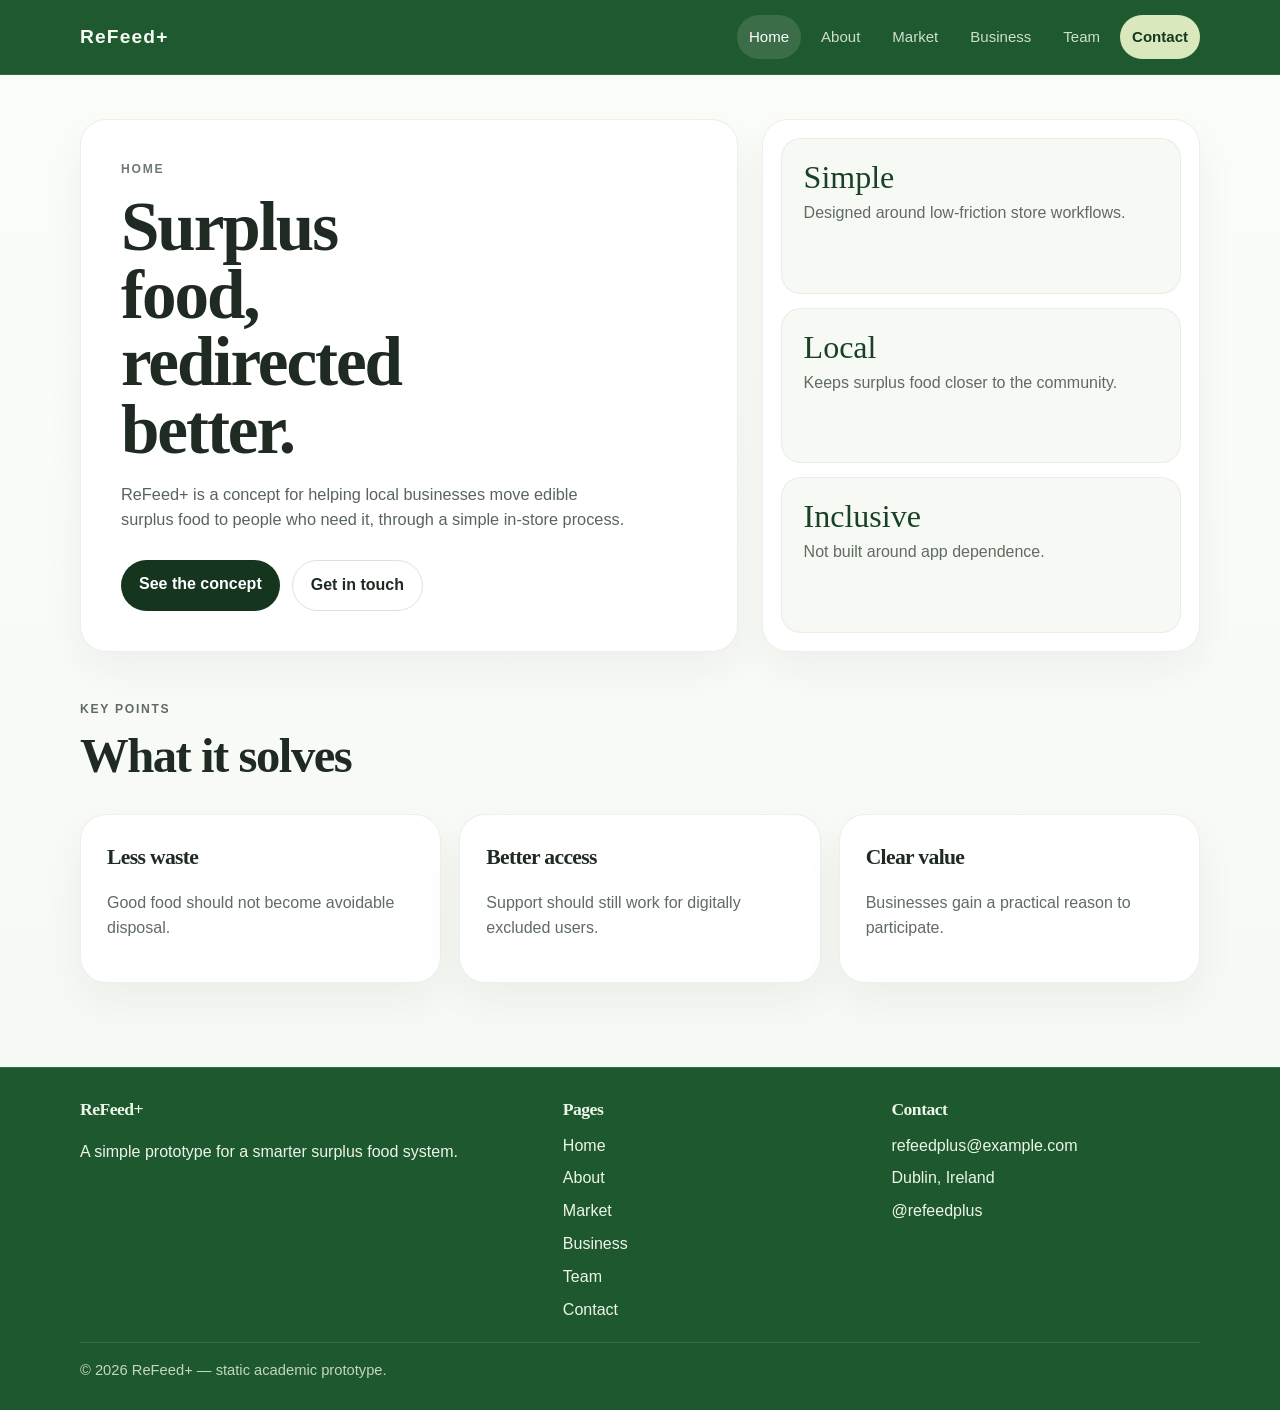
==== prototype/index.html @ ac90e7dd "ondrej - website prototype" ====
<!DOCTYPE html>
<html lang="en">
<head>
  <meta charset="UTF-8" />
  <meta name="viewport" content="width=device-width, initial-scale=1.0" />
  <title>ReFeed+ | Home</title>
  <link rel="stylesheet" href="styles.css" />
  <script src="script.js" defer></script>
</head>
<body>
  <a class="skip-link" href="#main-content">Skip to content</a>

  <header class="site-header">
    <nav class="navbar" aria-label="Main navigation">
      <a href="index.html" class="logo">ReFeed+</a>
      <button class="nav-toggle" type="button" aria-expanded="false" aria-controls="site-nav">Menu</button>
      <div class="nav-links" id="site-nav">
        <a href="index.html" data-page="index.html">Home</a>
        <a href="about.html" data-page="about.html">About</a>
        <a href="market-customer.html" data-page="market-customer.html">Market</a>
        <a href="business-financials.html" data-page="business-financials.html">Business</a>
        <a href="team.html" data-page="team.html">Team</a>
        <a href="contact.html" data-page="contact.html" class="cta-link">Contact</a>
      </div>
    </nav>
  </header>

  <main id="main-content">
    
<section class="hero section">
  <div class="hero-grid">
    <div class="panel hero-copy">
      <p class="kicker">Home</p>
      <h1>Surplus food, redirected better.</h1>
      <p class="lead">
        ReFeed+ is a concept for helping local businesses move edible surplus food to people who need it,
        through a simple in-store process.
      </p>
      <div class="button-row">
        <a href="about.html" class="button primary">See the concept</a>
        <a href="contact.html" class="button secondary">Get in touch</a>
      </div>
    </div>

    <aside class="panel hero-side" aria-label="Highlights">
      <div class="stat">
        <span class="stat-value">Simple</span>
        <p>Designed around low-friction store workflows.</p>
      </div>
      <div class="stat">
        <span class="stat-value">Local</span>
        <p>Keeps surplus food closer to the community.</p>
      </div>
      <div class="stat">
        <span class="stat-value">Inclusive</span>
        <p>Not built around app dependence.</p>
      </div>
    </aside>
  </div>
</section>

<section class="section">
  <div class="section-header">
    <p class="kicker">Key points</p>
    <h2>What it solves</h2>
  </div>
  <div class="grid-3">
    <article class="card">
      <h3>Less waste</h3>
      <p>Good food should not become avoidable disposal.</p>
    </article>
    <article class="card">
      <h3>Better access</h3>
      <p>Support should still work for digitally excluded users.</p>
    </article>
    <article class="card">
      <h3>Clear value</h3>
      <p>Businesses gain a practical reason to participate.</p>
    </article>
  </div>
</section>

  </main>

  <footer class="site-footer">
    <div class="footer-inner">
      <div>
        <h3>ReFeed+</h3>
        <p>A simple prototype for a smarter surplus food system.</p>
      </div>
      <div>
        <h3>Pages</h3>
        <ul>
          <li><a href="index.html">Home</a></li>
          <li><a href="about.html">About</a></li>
          <li><a href="market-customer.html">Market</a></li>
          <li><a href="business-financials.html">Business</a></li>
          <li><a href="team.html">Team</a></li>
          <li><a href="contact.html">Contact</a></li>
        </ul>
      </div>
      <div>
        <h3>Contact</h3>
        <ul>
          <li>refeedplus@example.com</li>
          <li>Dublin, Ireland</li>
          <li>@refeedplus</li>
        </ul>
      </div>
      <div class="footer-bottom">
        &copy; <span id="year"></span> ReFeed+ — static academic prototype.
      </div>
    </div>
  </footer>
</body>
</html>
---- prototype/styles.css ----
* {
  box-sizing: border-box;
}

html {
  scroll-behavior: smooth;
}

body {
  margin: 0;
  font-family: Arial, Helvetica, sans-serif;
  background: linear-gradient(180deg, #fbfdf9 0%, #f4f8f2 100%);
  color: #1f2b22;
  line-height: 1.55;
}

a {
  color: inherit;
}

img {
  max-width: 100%;
  display: block;
}

.skip-link {
  position: absolute;
  left: -9999px;
  top: 0;
}

.skip-link:focus {
  left: 12px;
  top: 12px;
  background: #15351f;
  color: #ffffff;
  padding: 10px 14px;
  border-radius: 8px;
  z-index: 1000;
}

.site-header {
  position: sticky;
  top: 0;
  z-index: 50;
  background: rgba(13, 75, 30, 0.92);
  backdrop-filter: blur(12px);
  border-bottom: 1px solid rgba(255, 255, 255, 0.1);
}

.navbar,
.section,
.footer-inner {
  width: min(1120px, calc(100% - 40px));
  margin: 0 auto;
}

.navbar {
  min-height: 74px;
  display: flex;
  align-items: center;
  justify-content: space-between;
  gap: 20px;
}

.logo {
  text-decoration: none;
  font-size: 1.2rem;
  font-weight: 700;
  letter-spacing: 0.06em;
  color: #f7fbf4;
}

.nav-toggle {
  display: none;
  border: 1px solid rgba(255, 255, 255, 0.18);
  background: rgba(255, 255, 255, 0.08);
  color: #f7fbf4;
  padding: 10px 14px;
  border-radius: 10px;
  cursor: pointer;
}

.nav-links {
  display: flex;
  align-items: center;
  gap: 8px;
  flex-wrap: wrap;
}

.nav-links a {
  text-decoration: none;
  color: rgba(247, 251, 244, 0.82);
  padding: 10px 12px;
  border-radius: 999px;
  font-size: 0.94rem;
  transition: 0.2s ease;
}

.nav-links a:hover,
.nav-links a.active {
  color: #ffffff;
  background: rgba(255, 255, 255, 0.12);
}

.nav-links .cta-link {
  background: #d9e9bd;
  color: #173720;
  font-weight: 700;
}

.nav-links .cta-link:hover,
.nav-links .cta-link.active {
  background: #e6f0d3;
  color: #122d1a;
}

main {
  padding-bottom: 28px;
  padding-top: 24px;
}

.hero {
  padding: 88px 0 48px;
}

.hero-grid {
  display: grid;
  grid-template-columns: 1.2fr 0.8fr;
  gap: 24px;
  align-items: stretch;
}

.panel,
.card,
.quote-card,
.table-shell,
.form-shell {
  border: 1px solid rgba(31, 43, 34, 0.08);
  background: rgba(255, 255, 255, 0.94);
  border-radius: 26px;
  box-shadow: 0 18px 40px rgba(31, 43, 34, 0.05);
}

.hero-copy {
  padding: 40px;
}

.kicker {
  margin: 0 0 14px;
  color: #6f7a72;
  text-transform: uppercase;
  letter-spacing: 0.14em;
  font-size: 0.76rem;
  font-weight: 700;
}

h1,
h2,
h3 {
  margin: 0;
  font-family: Georgia, "Times New Roman", serif;
  font-weight: 600;
  letter-spacing: -0.03em;
  color: #1f2b22;
}

.hero h1 {
  font-size: clamp(2.9rem, 5.4vw, 5.6rem);
  line-height: 0.98;
  max-width: 9ch;
  margin-bottom: 18px;
}

.lead {
  max-width: 56ch;
  color: #58655d;
  font-size: 1.02rem;
  margin: 0;
}

.button-row {
  display: flex;
  gap: 12px;
  flex-wrap: wrap;
  margin-top: 28px;
}

.button {
  display: inline-block;
  text-decoration: none;
  padding: 12px 18px;
  border-radius: 999px;
  font-weight: 700;
}

.button.primary {
  background: #15351f;
  color: #ffffff;
}

.button.secondary {
  background: transparent;
  color: #1f2b22;
  border: 1px solid rgba(31, 43, 34, 0.14);
}

.hero-side {
  padding: 18px;
  display: grid;
  gap: 14px;
}

.stat {
  padding: 22px;
  border-radius: 20px;
  background: #f7faf4;
  border: 1px solid rgba(31, 43, 34, 0.06);
}

.stat-value {
  display: block;
  font-family: Georgia, "Times New Roman", serif;
  font-size: 2rem;
  line-height: 1;
  margin-bottom: 8px;
  color: #184125;
}

.stat p {
  margin: 0;
  color: #5f6b63;
}

.section {
  padding: 20px 0 28px;
}

.section-header {
  margin-bottom: 20px;
  width: min(1120px, calc(100% - 40px));
}

.section-header h2 {
  font-size: clamp(2rem, 3.8vw, 3.4rem);
  margin-bottom: 10px;
}

.section-header p {
  margin: 0;
  color: #5f6b63;
}

.grid-2,
.grid-3 {
  display: grid;
  gap: 18px;
}

.grid-2 {
  grid-template-columns: repeat(2, minmax(0, 1fr));
}

.grid-3 {
  grid-template-columns: repeat(3, minmax(0, 1fr));
}

.card,
.quote-card,
.form-shell {
  padding: 26px;
}

.card h3,
.quote-card h3 {
  font-size: 1.35rem;
  margin-bottom: 10px;
}

.card p,
.card li,
.quote-card p,
.form-shell p {
  color: #5f6b63;
}

.card ul {
  margin: 12px 0 0;
  padding-left: 18px;
}

.card li+li {
  margin-top: 7px;
}

.label {
  display: inline-block;
  margin-bottom: 12px;
  padding: 7px 11px;
  border-radius: 999px;
  background: #eef4df;
  color: #527047;
  font-size: 0.74rem;
  text-transform: uppercase;
  letter-spacing: 0.08em;
  font-weight: 700;
}

.statement {
  padding: 34px;
  border-radius: 26px;
  background: linear-gradient(135deg, #eef5e9, #f7faf4);
  border: 1px solid rgba(31, 43, 34, 0.08);
  box-shadow: 0 18px 40px rgba(31, 43, 34, 0.04);
}

.statement h2 {
  font-size: clamp(2rem, 4vw, 3.6rem);
  max-width: 12ch;
  margin-bottom: 12px;
}

.statement p {
  max-width: 60ch;
  margin: 0;
  color: #58655d;
}

.table-shell {
  padding: 14px;
  overflow-x: auto;
}

table {
  width: 100%;
  min-width: 700px;
  border-collapse: collapse;
}

th,
td {
  padding: 16px 18px;
  border-bottom: 1px solid rgba(31, 43, 34, 0.08);
  text-align: center;
}

th {
  color: #1f2b22;
  font-weight: 700;
}

td {
  color: #58655d;
}

th:first-child,
td:first-child {
  text-align: left;
  color: #1f2b22;
}

.highlight-col {
  background: #f1f7e7;
  color: #1f2b22;
}

.team-grid .card {
  min-height: 210px;
}

.form-grid {
  display: grid;
  gap: 14px;
  margin-top: 18px;
}

label {
  display: block;
  margin-bottom: 6px;
  color: #1f2b22;
  font-weight: 700;
}

input,
textarea {
  width: 100%;
  padding: 12px 14px;
  border-radius: 14px;
  border: 1px solid rgba(31, 43, 34, 0.12);
  background: #ffffff;
  color: #1f2b22;
  font: inherit;
}

textarea {
  min-height: 130px;
  resize: vertical;
}

.fake-button {
  margin-top: 4px;
  display: inline-block;
  border: 0;
  border-radius: 999px;
  background: #15351f;
  color: #ffffff;
  font-weight: 700;
  padding: 12px 18px;
}

.small-note {
  margin-top: 12px;
  color: #818b84;
  font-size: 0.92rem;
}

.site-footer {
  border-top: 1px solid rgba(255, 255, 255, 0.12);
  margin-top: 28px;
  background: rgba(13, 75, 30, 0.92);
}

.site-footer h3,
.site-footer p,
.site-footer li,
.site-footer a {
  color: #edf5ea;
}

.footer-inner {
  padding: 28px 0;
  display: grid;
  grid-template-columns: 1.2fr 0.8fr 0.8fr;
  gap: 20px;
}

.site-footer h3 {
  font-size: 1.1rem;
  margin-bottom: 10px;
}

.site-footer ul {
  list-style: none;
  padding: 0;
  margin: 0;
}

.site-footer li+li {
  margin-top: 8px;
}

.site-footer a {
  text-decoration: none;
}

.site-footer a:hover {
  color: #ffffff;
}

.footer-bottom {
  grid-column: 1 / -1;
  padding-top: 16px;
  border-top: 1px solid rgba(255, 255, 255, 0.12);
  color: rgba(237, 245, 234, 0.8);
  font-size: 0.92rem;
}

@media (max-width: 920px) {

  .hero-grid,
  .grid-2,
  .grid-3,
  .footer-inner {
    grid-template-columns: 1fr;
  }

  .hero h1 {
    max-width: 11ch;
  }
}

@media (max-width: 760px) {
  .nav-toggle {
    display: inline-block;
  }

  .navbar {
    align-items: flex-start;
    flex-direction: column;
    padding: 14px 0;
  }

  .nav-links {
    display: none;
    width: 100%;
    flex-direction: column;
    align-items: stretch;
  }

  .nav-links.open {
    display: flex;
  }

  .nav-links a {
    background: transparent;
  }

  .hero {
    padding-top: 52px;
  }

  .navbar,
  .section,
  .footer-inner {
    width: min(1120px, calc(100% - 24px));
  }

  .hero-copy,
  .card,
  .quote-card,
  .form-shell {
    padding: 22px;
  }
}
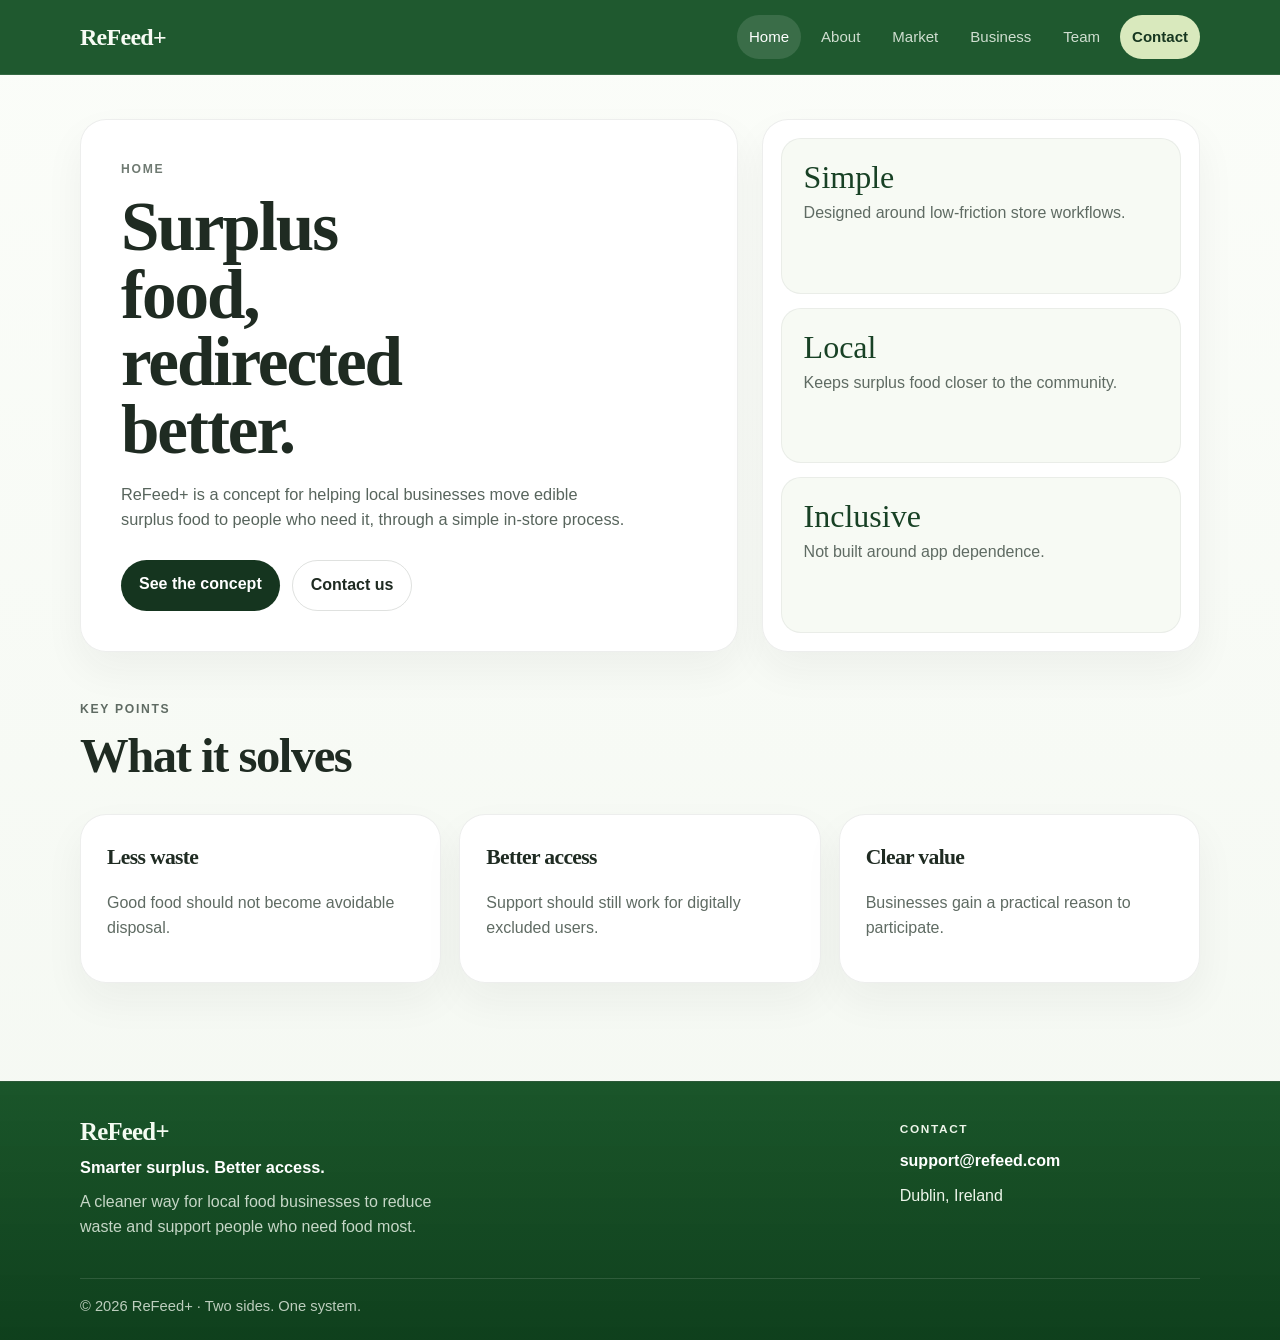
==== commit 693339d5: "Updated prototype_v1.1 with new footer and branded navbar." ====
--- a/prototype/index.html
+++ b/prototype/index.html
@@ -1,5 +1,6 @@
 <!DOCTYPE html>
 <html lang="en">
+
 <head>
   <meta charset="UTF-8" />
   <meta name="viewport" content="width=device-width, initial-scale=1.0" />
@@ -7,6 +8,7 @@
   <link rel="stylesheet" href="styles.css" />
   <script src="script.js" defer></script>
 </head>
+
 <body>
   <a class="skip-link" href="#main-content">Skip to content</a>
 
@@ -26,91 +28,80 @@
   </header>
 
   <main id="main-content">
-    
-<section class="hero section">
-  <div class="hero-grid">
-    <div class="panel hero-copy">
-      <p class="kicker">Home</p>
-      <h1>Surplus food, redirected better.</h1>
-      <p class="lead">
-        ReFeed+ is a concept for helping local businesses move edible surplus food to people who need it,
-        through a simple in-store process.
-      </p>
-      <div class="button-row">
-        <a href="about.html" class="button primary">See the concept</a>
-        <a href="contact.html" class="button secondary">Get in touch</a>
+
+    <section class="hero section">
+      <div class="hero-grid">
+        <div class="panel hero-copy">
+          <p class="kicker">Home</p>
+          <h1>Surplus food, redirected better.</h1>
+          <p class="lead">
+            ReFeed+ is a concept for helping local businesses move edible surplus food to people who need it,
+            through a simple in-store process.
+          </p>
+          <div class="button-row">
+            <a href="about.html" class="button primary">See the concept</a>
+            <a href="contact.html" class="button secondary">Contact us</a>
+          </div>
+        </div>
+
+        <aside class="panel hero-side" aria-label="Highlights">
+          <div class="stat">
+            <span class="stat-value">Simple</span>
+            <p>Designed around low-friction store workflows.</p>
+          </div>
+          <div class="stat">
+            <span class="stat-value">Local</span>
+            <p>Keeps surplus food closer to the community.</p>
+          </div>
+          <div class="stat">
+            <span class="stat-value">Inclusive</span>
+            <p>Not built around app dependence.</p>
+          </div>
+        </aside>
       </div>
-    </div>
+    </section>
 
-    <aside class="panel hero-side" aria-label="Highlights">
-      <div class="stat">
-        <span class="stat-value">Simple</span>
-        <p>Designed around low-friction store workflows.</p>
+    <section class="section">
+      <div class="section-header">
+        <p class="kicker">Key points</p>
+        <h2>What it solves</h2>
       </div>
-      <div class="stat">
-        <span class="stat-value">Local</span>
-        <p>Keeps surplus food closer to the community.</p>
+      <div class="grid-3">
+        <article class="card">
+          <h3>Less waste</h3>
+          <p>Good food should not become avoidable disposal.</p>
+        </article>
+        <article class="card">
+          <h3>Better access</h3>
+          <p>Support should still work for digitally excluded users.</p>
+        </article>
+        <article class="card">
+          <h3>Clear value</h3>
+          <p>Businesses gain a practical reason to participate.</p>
+        </article>
       </div>
-      <div class="stat">
-        <span class="stat-value">Inclusive</span>
-        <p>Not built around app dependence.</p>
-      </div>
-    </aside>
-  </div>
-</section>
-
-<section class="section">
-  <div class="section-header">
-    <p class="kicker">Key points</p>
-    <h2>What it solves</h2>
-  </div>
-  <div class="grid-3">
-    <article class="card">
-      <h3>Less waste</h3>
-      <p>Good food should not become avoidable disposal.</p>
-    </article>
-    <article class="card">
-      <h3>Better access</h3>
-      <p>Support should still work for digitally excluded users.</p>
-    </article>
-    <article class="card">
-      <h3>Clear value</h3>
-      <p>Businesses gain a practical reason to participate.</p>
-    </article>
-  </div>
-</section>
+    </section>
 
   </main>
 
   <footer class="site-footer">
     <div class="footer-inner">
-      <div>
-        <h3>ReFeed+</h3>
-        <p>A simple prototype for a smarter surplus food system.</p>
+      <div class="footer-brand">
+        <p class="footer-mark">ReFeed+</p>
+        <p class="footer-tagline">Smarter surplus. Better access.</p>
+        <p class="footer-copy">A cleaner way for local food businesses to reduce waste and support people who need food
+          most.</p>
       </div>
-      <div>
-        <h3>Pages</h3>
-        <ul>
-          <li><a href="index.html">Home</a></li>
-          <li><a href="about.html">About</a></li>
-          <li><a href="market-customer.html">Market</a></li>
-          <li><a href="business-financials.html">Business</a></li>
-          <li><a href="team.html">Team</a></li>
-          <li><a href="contact.html">Contact</a></li>
-        </ul>
-      </div>
-      <div>
-        <h3>Contact</h3>
-        <ul>
-          <li>refeedplus@example.com</li>
-          <li>Dublin, Ireland</li>
-          <li>@refeedplus</li>
-        </ul>
+      <div class="footer-contact">
+        <p class="footer-kicker">Contact</p>
+        <a href="mailto:support@refeed.com">support@refeed.com</a>
+        <p>Dublin, Ireland</p>
       </div>
       <div class="footer-bottom">
-        &copy; <span id="year"></span> ReFeed+ — static academic prototype.
+        <p>&copy; <span id="year"></span> ReFeed+ · Two sides. One system.</p>
       </div>
     </div>
   </footer>
 </body>
+
 </html>
--- a/prototype/styles.css
+++ b/prototype/styles.css
@@ -65,11 +65,14 @@
 
 .logo {
   text-decoration: none;
-  font-size: 1.2rem;
-  font-weight: 700;
-  letter-spacing: 0.06em;
+  font-family: Georgia, "Times New Roman", serif;
+  font-size: 1.5rem;
+  font-weight: 600;
+  letter-spacing: -0.03em;
+  line-height: 1;
   color: #f7fbf4;
 }
+
 
 .nav-toggle {
   display: none;
@@ -414,54 +417,85 @@
   font-size: 0.92rem;
 }
 
+
 .site-footer {
+  margin-top: 42px;
+  background: linear-gradient(180deg, rgba(13, 75, 30, 0.94) 0%, rgba(10, 60, 24, 0.98) 100%);
   border-top: 1px solid rgba(255, 255, 255, 0.12);
-  margin-top: 28px;
-  background: rgba(13, 75, 30, 0.92);
-}
-
-.site-footer h3,
-.site-footer p,
-.site-footer li,
-.site-footer a {
+}
+
+.footer-inner {
+  padding: 38px 0 22px;
+  display: grid;
+  grid-template-columns: minmax(0, 1.45fr) minmax(200px, 0.55fr);
+  gap: 28px;
+  align-items: start;
+}
+
+.footer-brand,
+.footer-contact {
+  display: grid;
+  gap: 10px;
+}
+
+.footer-mark {
+  margin: 0;
+  font-family: Georgia, "Times New Roman", serif;
+  font-size: 1.55rem;
+  font-weight: 600;
+  letter-spacing: -0.03em;
+  line-height: 1;
+  color: #f4fbf1;
+}
+
+.footer-kicker {
+  margin: 0;
+  font-size: 0.74rem;
+  letter-spacing: 0.14em;
+  text-transform: uppercase;
+  font-weight: 700;
+  color: rgba(237, 245, 234, 0.66);
+}
+
+.footer-tagline {
+  margin: 0;
+  font-size: 1.02rem;
+  font-weight: 700;
+  color: #ffffff;
+}
+
+.footer-copy {
+  margin: 0;
+  max-width: 42ch;
+  color: rgba(237, 245, 234, 0.82);
+}
+
+.footer-contact a,
+.footer-contact p {
+  margin: 0;
   color: #edf5ea;
-}
-
-.footer-inner {
-  padding: 28px 0;
-  display: grid;
-  grid-template-columns: 1.2fr 0.8fr 0.8fr;
-  gap: 20px;
-}
-
-.site-footer h3 {
-  font-size: 1.1rem;
-  margin-bottom: 10px;
-}
-
-.site-footer ul {
-  list-style: none;
-  padding: 0;
-  margin: 0;
-}
-
-.site-footer li+li {
-  margin-top: 8px;
-}
-
-.site-footer a {
   text-decoration: none;
 }
 
-.site-footer a:hover {
+.footer-contact a {
+  font-weight: 700;
   color: #ffffff;
+}
+
+.footer-contact a:hover {
+  color: #e6f0d3;
 }
 
 .footer-bottom {
   grid-column: 1 / -1;
+  margin-top: 10px;
   padding-top: 16px;
   border-top: 1px solid rgba(255, 255, 255, 0.12);
-  color: rgba(237, 245, 234, 0.8);
+}
+
+.footer-bottom p {
+  margin: 0;
+  color: rgba(237, 245, 234, 0.78);
   font-size: 0.92rem;
 }
 
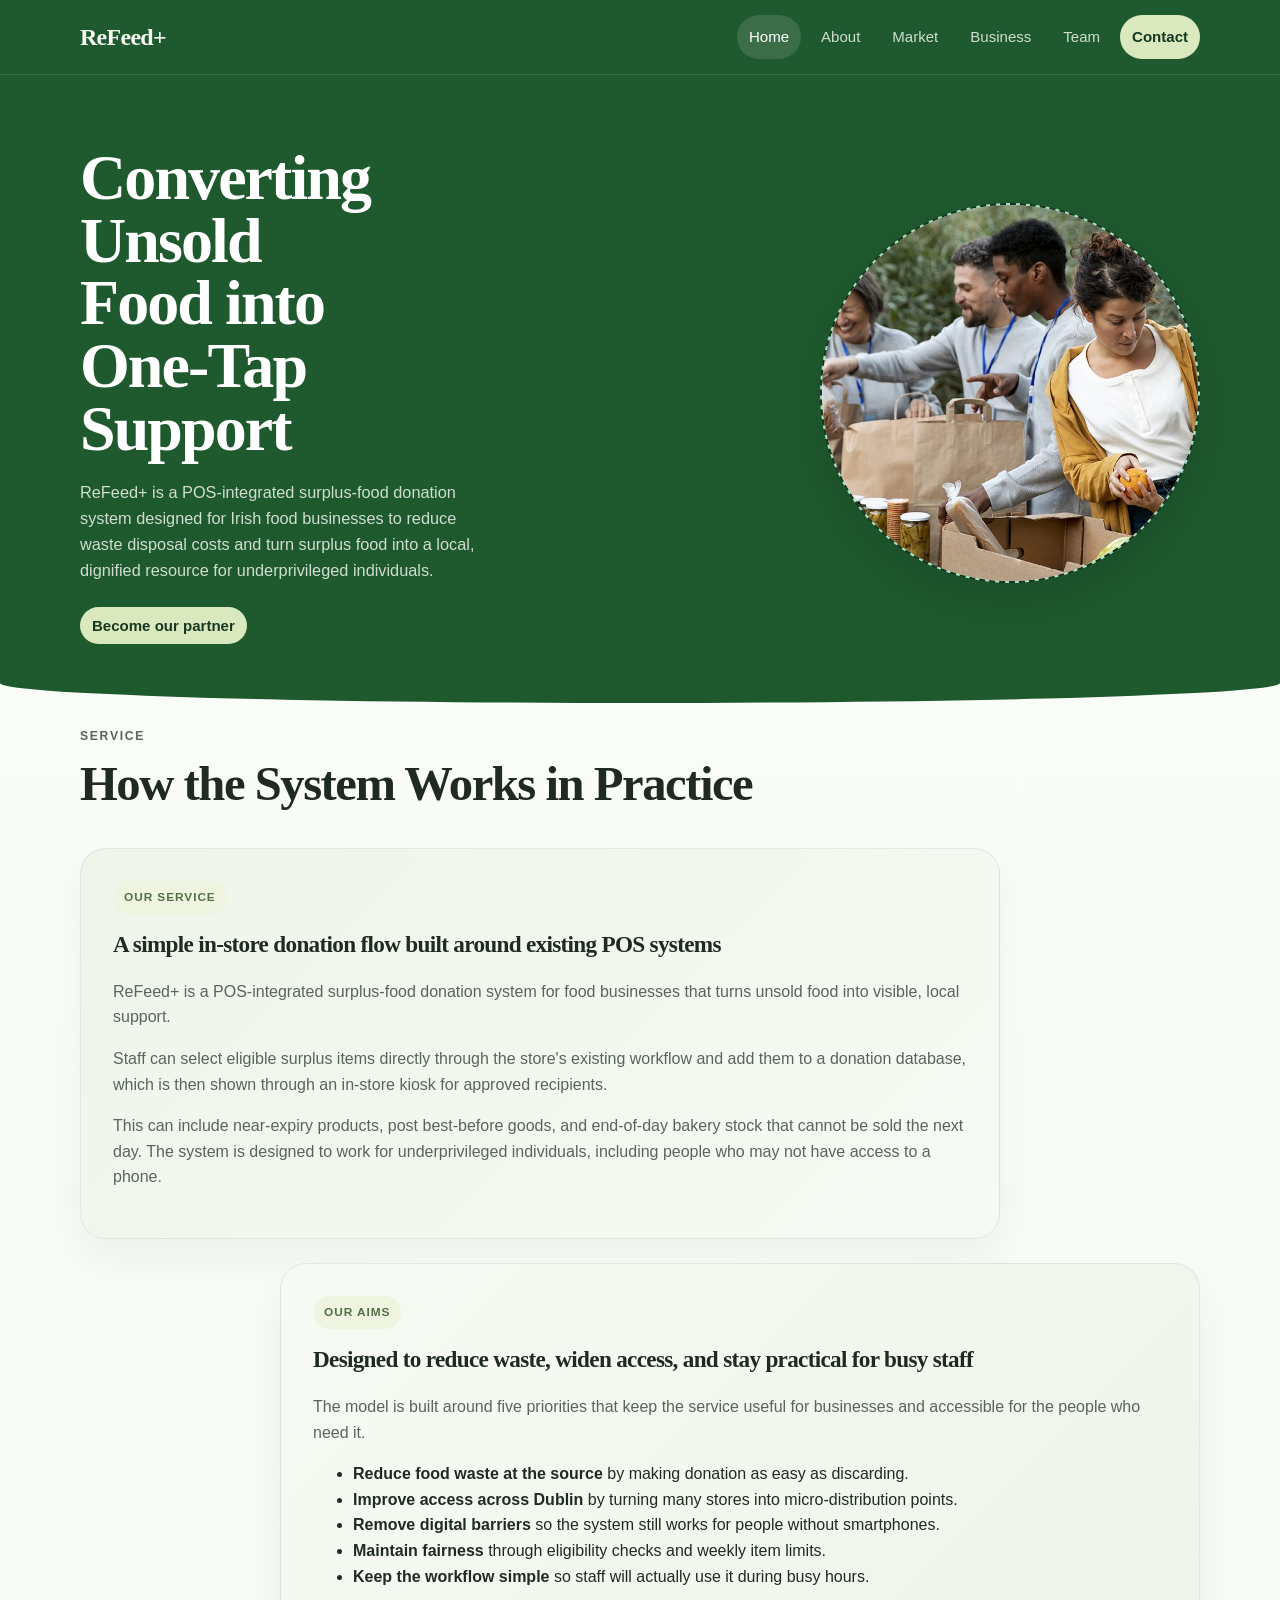
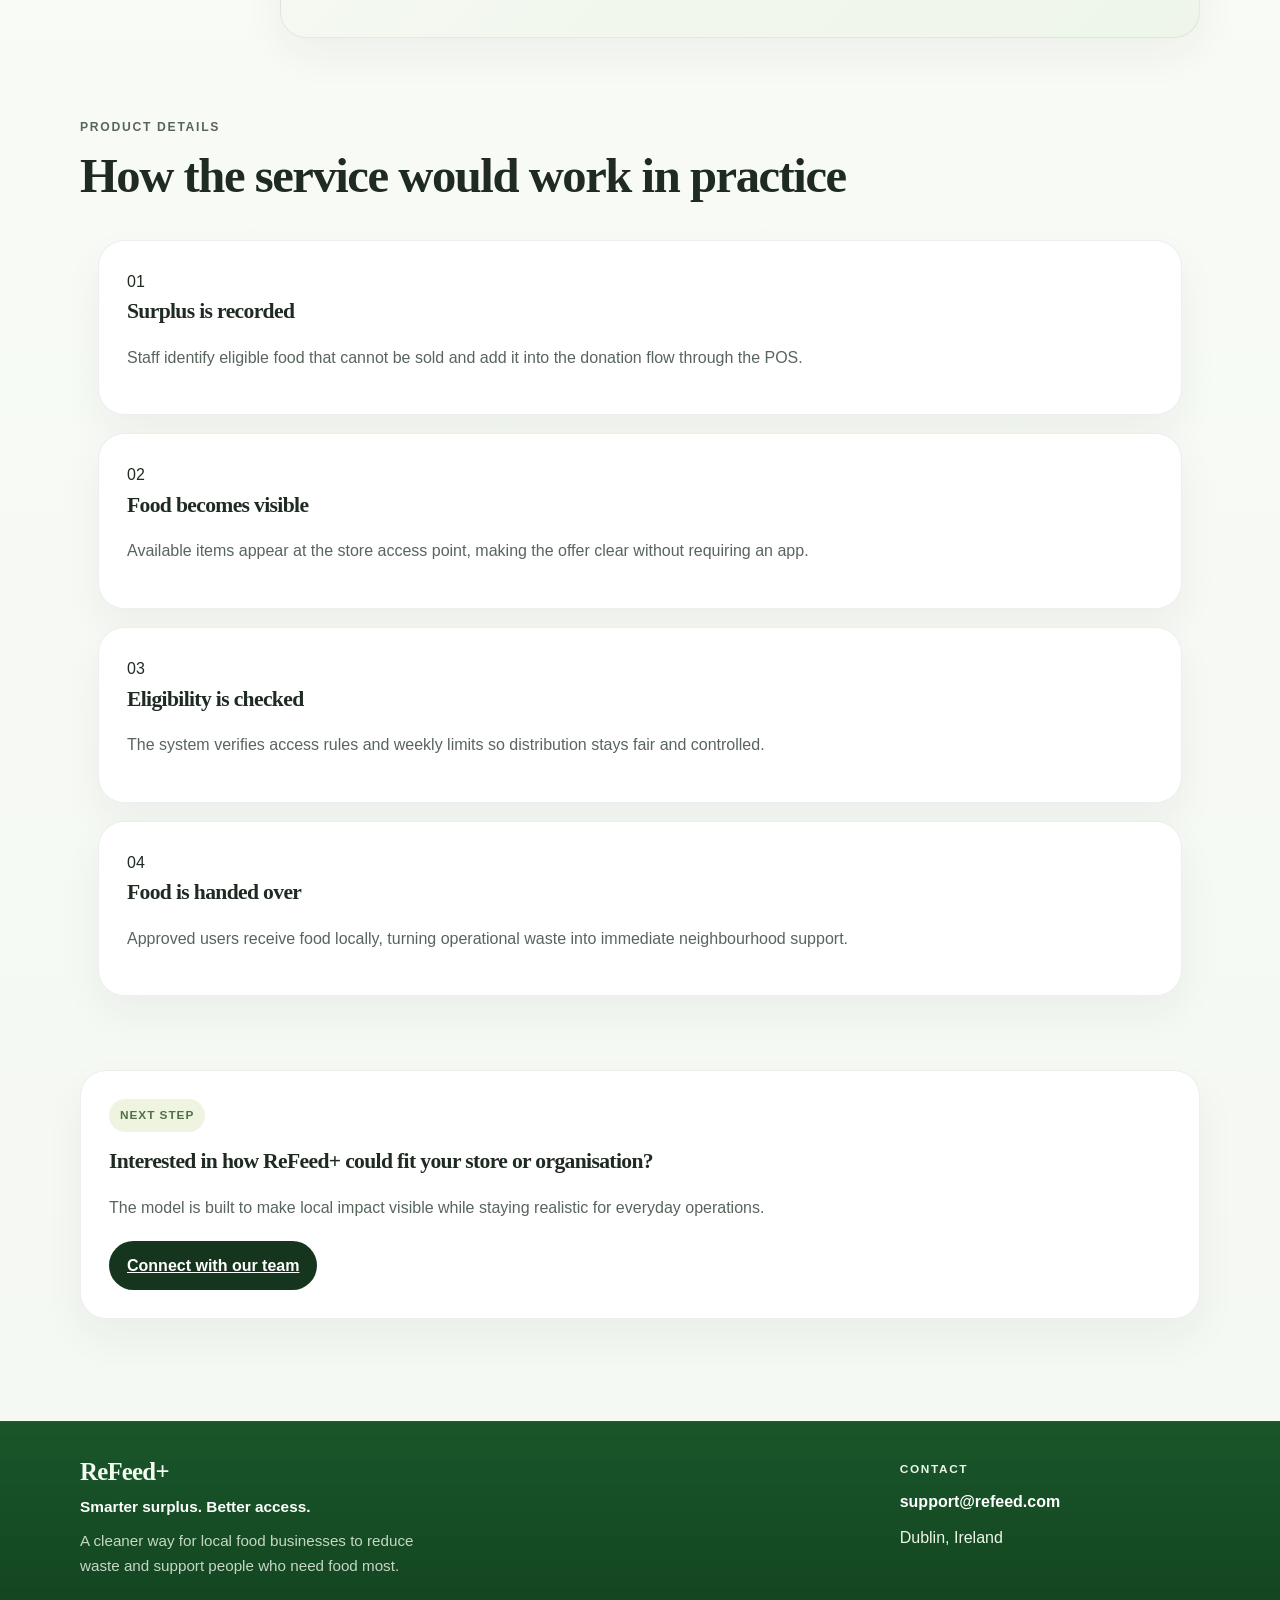
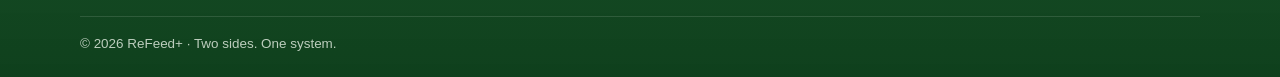
==== commit 778b1cf9: "Final version." ====
--- a/prototype/index.html
+++ b/prototype/index.html
@@ -4,7 +4,7 @@
 <head>
   <meta charset="UTF-8" />
   <meta name="viewport" content="width=device-width, initial-scale=1.0" />
-  <title>ReFeed+ | Home</title>
+  <title>ReFeed+ | About</title>
   <link rel="stylesheet" href="styles.css" />
   <script src="script.js" defer></script>
 </head>
@@ -27,59 +27,111 @@
     </nav>
   </header>
 
-  <main id="main-content">
+  <main class="about-main" id="main-content">
 
-    <section class="hero section">
-      <div class="hero-grid">
-        <div class="panel hero-copy">
-          <p class="kicker">Home</p>
-          <h1>Surplus food, redirected better.</h1>
-          <p class="lead">
-            ReFeed+ is a concept for helping local businesses move edible surplus food to people who need it,
-            through a simple in-store process.
+    <section class="hero about-hero">
+      <div class="about-container about-hero-content">
+        <div class="about-hero-text">
+          <h1>Converting Unsold Food into One-Tap Support</h1>
+          <p>ReFeed+ is a POS-integrated surplus-food donation system designed for Irish food businesses to reduce waste
+            disposal costs and turn surplus food into a local, dignified resource for underprivileged individuals.</p>
+          <a href="contact.html" id="about-hero-btn">Become our partner</a>
+        </div>
+        <div class="image-box">
+          <img src="../images/about_hero.jpg" alt="People unpacking food">
+        </div>
+      </div>
+    </section>
+
+    <section class="section about-container">
+      <div class="section-header">
+        <p class="kicker">Service</p>
+        <h2>How the System Works in Practice</h2>
+      </div>
+
+      <div class="problem-card info-card">
+        <div class="card-content">
+          <span class="label">Our Service</span>
+          <h3>A simple in-store donation flow built around existing POS systems</h3>
+          <p class="info-lead">
+            ReFeed+ is a POS-integrated surplus-food donation system for food businesses that turns unsold food
+            into visible, local support.
           </p>
-          <div class="button-row">
-            <a href="about.html" class="button primary">See the concept</a>
-            <a href="contact.html" class="button secondary">Contact us</a>
-          </div>
+          <p>
+            Staff can select eligible surplus items directly through the store's existing workflow and add them
+            to a donation database, which is then shown through an in-store kiosk for approved recipients.
+          </p>
+          <p>
+            This can include near-expiry products, post best-before goods, and end-of-day bakery stock that
+            cannot be sold the next day. The system is designed to work for underprivileged individuals,
+            including people who may not have access to a phone.
+          </p>
         </div>
+      </div>
 
-        <aside class="panel hero-side" aria-label="Highlights">
-          <div class="stat">
-            <span class="stat-value">Simple</span>
-            <p>Designed around low-friction store workflows.</p>
-          </div>
-          <div class="stat">
-            <span class="stat-value">Local</span>
-            <p>Keeps surplus food closer to the community.</p>
-          </div>
-          <div class="stat">
-            <span class="stat-value">Inclusive</span>
-            <p>Not built around app dependence.</p>
-          </div>
-        </aside>
+      <div class="problem-card info-card">
+        <div class="card-content">
+          <span class="label">Our Aims</span>
+          <h3>Designed to reduce waste, widen access, and stay practical for busy staff</h3>
+          <p class="info-lead">
+            The model is built around five priorities that keep the service useful for businesses and accessible
+            for the people who need it.
+          </p>
+          <ul class="aim-list">
+            <li><strong>Reduce food waste at the source</strong> by making donation as easy as discarding.</li>
+            <li><strong>Improve access across Dublin</strong> by turning many stores into micro-distribution points.
+            </li>
+            <li><strong>Remove digital barriers</strong> so the system still works for people without smartphones.</li>
+            <li><strong>Maintain fairness</strong> through eligibility checks and weekly item limits.</li>
+            <li><strong>Keep the workflow simple</strong> so staff will actually use it during busy hours.</li>
+          </ul>
+        </div>
+      </div>
+
+    </section>
+
+    <section class="section">
+      <div class="section-header">
+        <p class="kicker">Product details</p>
+        <h2>How the service would work in practice</h2>
+      </div>
+
+      <div class="process-grid">
+        <article class="card process-step">
+          <span class="step-number">01</span>
+          <h3>Surplus is recorded</h3>
+          <p>Staff identify eligible food that cannot be sold and add it into the donation flow through the POS.</p>
+        </article>
+
+        <article class="card process-step">
+          <span class="step-number">02</span>
+          <h3>Food becomes visible</h3>
+          <p>Available items appear at the store access point, making the offer clear without requiring an app.</p>
+        </article>
+
+        <article class="card process-step">
+          <span class="step-number">03</span>
+          <h3>Eligibility is checked</h3>
+          <p>The system verifies access rules and weekly limits so distribution stays fair and controlled.</p>
+        </article>
+
+        <article class="card process-step">
+          <span class="step-number">04</span>
+          <h3>Food is handed over</h3>
+          <p>Approved users receive food locally, turning operational waste into immediate neighbourhood support.</p>
+        </article>
       </div>
     </section>
 
     <section class="section">
-      <div class="section-header">
-        <p class="kicker">Key points</p>
-        <h2>What it solves</h2>
-      </div>
-      <div class="grid-3">
-        <article class="card">
-          <h3>Less waste</h3>
-          <p>Good food should not become avoidable disposal.</p>
-        </article>
-        <article class="card">
-          <h3>Better access</h3>
-          <p>Support should still work for digitally excluded users.</p>
-        </article>
-        <article class="card">
-          <h3>Clear value</h3>
-          <p>Businesses gain a practical reason to participate.</p>
-        </article>
-      </div>
+      <article class="card">
+        <span class="label">Next step</span>
+        <h3>Interested in how ReFeed+ could fit your store or organisation?</h3>
+        <p>
+          The model is built to make local impact visible while staying realistic for everyday operations.
+        </p>
+        <a href="contact.html" class="fake-button">Connect with our team</a>
+      </article>
     </section>
 
   </main>
--- a/prototype/styles.css
+++ b/prototype/styles.css
@@ -6,12 +6,33 @@
   scroll-behavior: smooth;
 }
 
+:root {
+  --page-width: min(1120px, calc(100% - 40px));
+  --page-width-mobile: min(1120px, calc(100% - 24px));
+  --surface: rgba(255, 255, 255, 0.94);
+  --surface-soft: #f7faf4;
+  --surface-accent: #eef5e9;
+  --border: rgba(31, 43, 34, 0.08);
+  --border-strong: rgba(31, 43, 34, 0.12);
+  --shadow: 0 18px 40px rgba(31, 43, 34, 0.05);
+  --text: #1f2b22;
+  --text-muted: #58655d;
+  --text-soft: #6f7a72;
+  --brand: #15351f;
+  --brand-soft: #d9e9bd;
+  --radius-xl: 26px;
+  --radius-lg: 20px;
+  --radius-pill: 999px;
+  --heading-font: Georgia, "Times New Roman", serif;
+  --body-font: Arial, Helvetica, sans-serif;
+}
+
 body {
   margin: 0;
-  font-family: Arial, Helvetica, sans-serif;
+  font-family: var(--body-font);
   background: linear-gradient(180deg, #fbfdf9 0%, #f4f8f2 100%);
-  color: #1f2b22;
-  line-height: 1.55;
+  color: var(--text);
+  line-height: 1.6;
 }
 
 a {
@@ -19,6 +40,9 @@
 }
 
 img {
+  width: 100%;
+  height: 100%;
+  object-fit: cover;
   max-width: 100%;
   display: block;
 }
@@ -51,7 +75,7 @@
 .navbar,
 .section,
 .footer-inner {
-  width: min(1120px, calc(100% - 40px));
+  width: var(--page-width);
   margin: 0 auto;
 }
 
@@ -65,7 +89,7 @@
 
 .logo {
   text-decoration: none;
-  font-family: Georgia, "Times New Roman", serif;
+  font-family: var(--heading-font);
   font-size: 1.5rem;
   font-weight: 600;
   letter-spacing: -0.03em;
@@ -91,11 +115,12 @@
   flex-wrap: wrap;
 }
 
-.nav-links a {
+.nav-links a,
+#about-hero-btn {
   text-decoration: none;
   color: rgba(247, 251, 244, 0.82);
   padding: 10px 12px;
-  border-radius: 999px;
+  border-radius: var(--radius-pill);
   font-size: 0.94rem;
   transition: 0.2s ease;
 }
@@ -106,13 +131,15 @@
   background: rgba(255, 255, 255, 0.12);
 }
 
-.nav-links .cta-link {
+.nav-links .cta-link,
+#about-hero-btn {
   background: #d9e9bd;
   color: #173720;
   font-weight: 700;
 }
 
 .nav-links .cta-link:hover,
+#about-hero-btn:hover,
 .nav-links .cta-link.active {
   background: #e6f0d3;
   color: #122d1a;
@@ -139,19 +166,23 @@
 .quote-card,
 .table-shell,
 .form-shell {
-  border: 1px solid rgba(31, 43, 34, 0.08);
-  background: rgba(255, 255, 255, 0.94);
-  border-radius: 26px;
-  box-shadow: 0 18px 40px rgba(31, 43, 34, 0.05);
+  border: 1px solid var(--border);
+  background: var(--surface);
+  border-radius: var(--radius-xl);
+  box-shadow: var(--shadow);
 }
 
 .hero-copy {
   padding: 40px;
 }
 
+.process-step {
+  margin: 18px;
+}
+
 .kicker {
   margin: 0 0 14px;
-  color: #6f7a72;
+  color: var(--text-soft);
   text-transform: uppercase;
   letter-spacing: 0.14em;
   font-size: 0.76rem;
@@ -160,12 +191,13 @@
 
 h1,
 h2,
-h3 {
-  margin: 0;
-  font-family: Georgia, "Times New Roman", serif;
+h3,
+h4 {
+  margin: 0;
+  font-family: var(--heading-font);
   font-weight: 600;
   letter-spacing: -0.03em;
-  color: #1f2b22;
+  color: var(--text);
 }
 
 .hero h1 {
@@ -177,7 +209,7 @@
 
 .lead {
   max-width: 56ch;
-  color: #58655d;
+  color: var(--text-muted);
   font-size: 1.02rem;
   margin: 0;
 }
@@ -216,14 +248,14 @@
 
 .stat {
   padding: 22px;
-  border-radius: 20px;
-  background: #f7faf4;
+  border-radius: var(--radius-lg);
+  background: var(--surface-soft);
   border: 1px solid rgba(31, 43, 34, 0.06);
 }
 
 .stat-value {
   display: block;
-  font-family: Georgia, "Times New Roman", serif;
+  font-family: var(--heading-font);
   font-size: 2rem;
   line-height: 1;
   margin-bottom: 8px;
@@ -236,12 +268,13 @@
 }
 
 .section {
-  padding: 20px 0 28px;
+  padding: 24px 0 32px;
 }
 
 .section-header {
-  margin-bottom: 20px;
-  width: min(1120px, calc(100% - 40px));
+  width: 100%;
+  max-width: 960px;
+  margin-bottom: 24px;
 }
 
 .section-header h2 {
@@ -251,7 +284,8 @@
 
 .section-header p {
   margin: 0;
-  color: #5f6b63;
+  max-width: 60ch;
+  color: var(--text-muted);
 }
 
 .grid-2,
@@ -271,8 +305,458 @@
 .card,
 .quote-card,
 .form-shell {
-  padding: 26px;
-}
+  padding: 28px;
+}
+
+/* Business & Financials custom styles */
+.biz-header {
+  padding: 32px;
+  background: linear-gradient(135deg, #edf7ee, #f7fcf9);
+  border-radius: 20px;
+  border: 1px solid rgba(31, 43, 34, 0.06);
+  margin-bottom: 18px;
+  text-align: center;
+}
+
+.biz-title {
+  margin: 0 0 6px;
+  font-family: Georgia, "Times New Roman", serif;
+  color: #184125;
+}
+
+.highlight-box {
+  background: linear-gradient(90deg, #f0fbf1, #e8f5e9);
+  border-left: 6px solid #27ae60;
+  padding: 14px 16px;
+  margin: 12px 0;
+  border-radius: 8px;
+  color: #164222;
+}
+
+.projections th {
+  background: transparent;
+  color: #1f2b22;
+}
+
+.projections td,
+.projections th {
+  padding: 16px 18px;
+  border-bottom: 1px solid rgba(31, 43, 34, 0.08);
+}
+
+.projections tbody tr:nth-child(even) {
+  background: #fbfdf9;
+}
+
+/* mini-chart */
+.mini-chart {
+  margin: 16px 0 8px;
+}
+
+.mini-chart svg {
+  display: block;
+}
+
+/* Business page specific styles */
+.business-page {
+  width: var(--page-width);
+  margin: 0 auto 44px;
+  padding-top: 64px;
+}
+
+.business-hero {
+  display: grid;
+  grid-template-columns: 1fr 360px;
+  gap: 24px;
+  align-items: start;
+  padding: 32px;
+}
+
+.business-hero .hero-left {
+  padding-right: 8px;
+}
+
+.business-hero h1 {
+  margin: 0 0 18px;
+  font-size: clamp(2.35rem, 4vw, 3.85rem);
+  line-height: 1;
+  max-width: 11ch;
+  color: #132812;
+}
+
+.business-hero .lead {
+  margin: 0;
+  color: #415349;
+}
+
+.stat-grid {
+  display: grid;
+  gap: 14px;
+}
+
+.card-small {
+  padding: 22px;
+  background: #f8fff8;
+  border-radius: var(--radius-lg);
+  border: 1px solid rgba(20, 60, 30, 0.06);
+}
+
+.pill {
+  display: inline-block;
+  background: #eaf8ea;
+  color: #1a5b2a;
+  padding: 7px 12px;
+  border-radius: var(--radius-pill);
+  font-weight: 700;
+  margin-bottom: 10px;
+  border: none;
+  cursor: pointer;
+}
+
+.summary-grid {
+  display: grid;
+  grid-template-columns: 1fr 1fr;
+  gap: 18px;
+  margin: 18px 0;
+}
+
+.summary-card,
+.revenue-panel,
+.community-panel {
+  padding: 28px;
+}
+
+.revenue-panel {
+  margin-top: 10px;
+}
+
+.community-panel {
+  margin-top: 20px;
+}
+
+.summary-card h2,
+.revenue-panel h2,
+.community-panel h2 {
+  font-size: clamp(1.6rem, 2.6vw, 2.2rem);
+  margin-bottom: 12px;
+}
+
+.summary-card p,
+.revenue-panel p,
+.community-panel p,
+.growth-list li,
+.info-popup p,
+.info-popup li {
+  color: var(--text-muted);
+}
+
+.projections-table {
+  margin-top: 16px;
+  overflow-x: auto;
+}
+
+.chart-row {
+  display: grid;
+  grid-template-columns: 1fr 360px;
+  gap: 18px;
+  align-items: start;
+  margin-top: 18px;
+}
+
+.growth-list {
+  padding: 28px;
+  border: 1px solid var(--border);
+  background: var(--surface);
+  border-radius: var(--radius-xl);
+  box-shadow: var(--shadow);
+}
+
+.growth-list h3 {
+  margin-bottom: 12px;
+  font-size: 1.5rem;
+}
+
+.muted {
+  color: #6b776e;
+  font-size: 0.95rem;
+  margin-top: 16px;
+}
+
+.projections-table {
+  margin-top: 18px;
+  padding: 14px;
+}
+
+.projections {
+  min-width: 640px;
+}
+
+.projections th,
+.projections td {
+  font-size: 0.97rem;
+}
+
+.projections th.highlight-col,
+.projections td.highlight-col {
+  background: #f1f7e7;
+}
+
+.mini-chart {
+  margin: 0;
+  padding: 24px;
+}
+
+.mini-chart svg {
+  display: block;
+  margin-top: 6px;
+}
+
+.chart-header {
+  display: flex;
+  align-items: flex-start;
+  justify-content: space-between;
+  gap: 16px;
+  margin-bottom: 6px;
+}
+
+.chart-header h3 {
+  font-size: 1.5rem;
+}
+
+.chart-badge {
+  display: inline-flex;
+  align-items: center;
+  padding: 8px 12px;
+  border-radius: var(--radius-pill);
+  background: #eef4df;
+  color: #36523a;
+  font-size: 0.85rem;
+  font-weight: 700;
+  white-space: nowrap;
+}
+
+.chart-note {
+  margin-top: 4px;
+}
+
+/* info popups */
+.info-popup {
+  display: none;
+  position: relative;
+  margin-top: 12px;
+  padding: 12px 14px;
+  background: #fbfff9;
+  border: 1px solid rgba(20, 60, 30, 0.06);
+  border-radius: 10px;
+  box-shadow: 0 8px 18px rgba(20, 60, 30, 0.06);
+}
+
+.info-popup[aria-hidden="false"] {
+  display: block;
+}
+
+.info-popup h4 {
+  margin: 0 0 6px;
+}
+
+/* about page styles*/
+.about-main {
+  padding-top: 0;
+}
+
+.about-container {
+  width: var(--page-width);
+  margin: 0 auto;
+}
+
+.text-center {
+  text-align: center;
+}
+
+.about-hero {
+  background-color: rgba(13, 75, 30, 0.92);
+  padding: 72px 0 64px;
+  border-bottom-left-radius: 50% 20px;
+  border-bottom-right-radius: 50% 20px;
+}
+
+.about-hero-content {
+  display: flex;
+  align-items: center;
+  justify-content: space-between;
+  gap: 32px;
+}
+
+.about-hero-text h1 {
+  color: #ffffff;
+  font-size: clamp(2.6rem, 5vw, 4.8rem);
+  line-height: 0.98;
+  max-width: 10ch;
+  margin-bottom: 18px;
+}
+
+.about-hero-text p {
+  margin: 0 0 30px;
+  max-width: 46ch;
+  color: rgba(247, 251, 244, 0.82);
+  font-size: 1.02rem;
+}
+
+.image-box {
+  width: 380px;
+  height: 380px;
+  background: #a8e4c1;
+  border-radius: 50%;
+  border: 2px dashed #1a3321;
+  overflow: hidden;
+  box-shadow: 0 18px 40px rgba(0, 0, 0, 0.12);
+}
+
+.section-title {
+  text-align: center;
+  max-width: 720px;
+  margin: 0 auto 40px;
+}
+
+.section-title h2 {
+  font-size: clamp(2rem, 3.8vw, 3.4rem);
+  color: #1a2e1a;
+  margin-bottom: 12px;
+}
+
+.section-title p {
+  color: var(--text-muted);
+  font-size: 1rem;
+}
+
+.small-label {
+  font-size: 0.76rem;
+  font-weight: 700;
+  letter-spacing: 0.14em;
+  text-transform: uppercase;
+  color: var(--text-soft);
+  margin-bottom: 10px;
+}
+
+.problems-grid {
+  padding: 56px 0 12px;
+}
+
+.problem-card {
+  display: flex;
+  align-items: center;
+  background: linear-gradient(135deg, #eef5e9, #f7faf4);
+  border-radius: var(--radius-xl);
+  padding: 32px;
+  margin-bottom: 24px;
+  gap: 32px;
+  max-width: 920px;
+  transition: all 0.3s ease;
+  border: 1px solid var(--border);
+  box-shadow: var(--shadow);
+}
+
+.problem-card:nth-child(even) {
+  margin-right: auto;
+}
+
+.problem-card:nth-child(odd) {
+  margin-left: auto;
+  background: linear-gradient(135deg, #f7faf4, #eef5e9);
+  flex-direction: row-reverse;
+}
+
+.card-img {
+  flex: 1;
+  height: 220px;
+  border-radius: 15px;
+  overflow: hidden;
+}
+
+.card-content {
+  flex: 1.5;
+}
+
+.card-content h3 {
+  font-size: 1.45rem;
+  margin-bottom: 14px;
+}
+
+.card-content p {
+  color: var(--text-muted);
+}
+
+.card-content .tags {
+  margin-top: 20px;
+}
+
+.tags {
+  display: flex;
+  flex-wrap: wrap;
+  gap: 10px;
+}
+
+.tags span {
+  background: #f4f8f4;
+  padding: 8px 14px;
+  border-radius: var(--radius-pill);
+  font-family: var(--heading-font);
+  font-size: 0.74rem;
+  letter-spacing: 0.02em;
+  text-transform: none;
+  border: 1px solid rgba(31, 43, 34, 0.06);
+  box-shadow: 0 8px 18px rgba(31, 43, 34, 0.04);
+  color: #4b6553;
+}
+
+.solutions {
+  padding: 56px 0 10px;
+}
+
+.solution-container {
+  display: flex;
+  gap: 50px;
+  align-items: stretch;
+}
+
+.solution-list {
+  flex: 1;
+}
+
+.list-item {
+  padding: 22px;
+  border-bottom: 1px solid rgba(31, 43, 34, 0.08);
+  display: flex;
+  flex-direction: column;
+  transition: background 0.2s ease, color 0.2s ease, border-color 0.2s ease;
+}
+
+.list-item strong {
+  font-size: 1rem;
+}
+
+.list-item.active {
+  background-color: #173720;
+  color: white;
+  border-radius: 14px;
+  border-color: transparent;
+}
+
+.solution-content {
+  flex: 2;
+  display: flex;
+  flex-direction: column;
+  justify-content: center;
+}
+
+.solution-text {
+  font-size: clamp(1.15rem, 2.2vw, 1.32rem);
+  line-height: 1.55;
+  font-style: italic;
+  margin: 0;
+  color: #223329;
+}
+
 
 .card h3,
 .quote-card h3 {
@@ -284,7 +768,7 @@
 .card li,
 .quote-card p,
 .form-shell p {
-  color: #5f6b63;
+  color: var(--text-muted);
 }
 
 .card ul {
@@ -300,7 +784,7 @@
   display: inline-block;
   margin-bottom: 12px;
   padding: 7px 11px;
-  border-radius: 999px;
+  border-radius: var(--radius-pill);
   background: #eef4df;
   color: #527047;
   font-size: 0.74rem;
@@ -440,7 +924,7 @@
 
 .footer-mark {
   margin: 0;
-  font-family: Georgia, "Times New Roman", serif;
+  font-family: var(--heading-font);
   font-size: 1.55rem;
   font-weight: 600;
   letter-spacing: -0.03em;
@@ -459,7 +943,7 @@
 
 .footer-tagline {
   margin: 0;
-  font-size: 1.02rem;
+  font-size: 0.96rem;
   font-weight: 700;
   color: #ffffff;
 }
@@ -467,6 +951,7 @@
 .footer-copy {
   margin: 0;
   max-width: 42ch;
+  font-size: 0.95rem;
   color: rgba(237, 245, 234, 0.82);
 }
 
@@ -496,7 +981,7 @@
 .footer-bottom p {
   margin: 0;
   color: rgba(237, 245, 234, 0.78);
-  font-size: 0.92rem;
+  font-size: 0.84rem;
 }
 
 @media (max-width: 920px) {
@@ -511,6 +996,63 @@
   .hero h1 {
     max-width: 11ch;
   }
+
+  .business-hero {
+    grid-template-columns: 1fr;
+  }
+
+  .summary-grid {
+    grid-template-columns: 1fr;
+  }
+
+  .chart-row {
+    grid-template-columns: 1fr;
+  }
+
+  .chart-header {
+    flex-direction: column;
+    align-items: flex-start;
+  }
+
+  .about-hero-content {
+    flex-direction: column;
+    text-align: center;
+    gap: 40px;
+  }
+
+  .about-hero-text p,
+  .about-hero-text h1 {
+    margin-left: auto;
+    margin-right: auto;
+  }
+
+  .problem-card {
+    flex-direction: column !important;
+    text-align: center;
+    margin-left: auto !important;
+    margin-right: auto !important;
+  }
+
+  .card-img {
+    width: 80%;
+  }
+
+  .solution-container {
+    flex-direction: column;
+  }
+
+  .solution-list {
+    display: flex;
+    gap: 10px;
+    overflow-x: auto;
+    justify-content: flex-start;
+  }
+
+  .list-item {
+    min-width: 220px;
+    border-bottom: none;
+    border-radius: 10px;
+  }
 }
 
 @media (max-width: 760px) {
@@ -545,14 +1087,38 @@
 
   .navbar,
   .section,
-  .footer-inner {
-    width: min(1120px, calc(100% - 24px));
+  .footer-inner,
+  .about-container,
+  .business-page {
+    width: var(--page-width-mobile);
   }
 
   .hero-copy,
   .card,
   .quote-card,
-  .form-shell {
+  .form-shell,
+  .summary-card,
+  .revenue-panel,
+  .community-panel,
+  .growth-list,
+  .business-hero,
+  .card-small,
+  .problem-card {
     padding: 22px;
   }
+
+  .solution-text {
+    font-size: 1.2rem;
+  }
+}
+
+@media (max-width: 600px) {
+
+  .about-hero-text h1 {
+    font-size: 2rem;
+  }
+
+  .section-title h2 {
+    font-size: 1.6rem;
+  }
 }
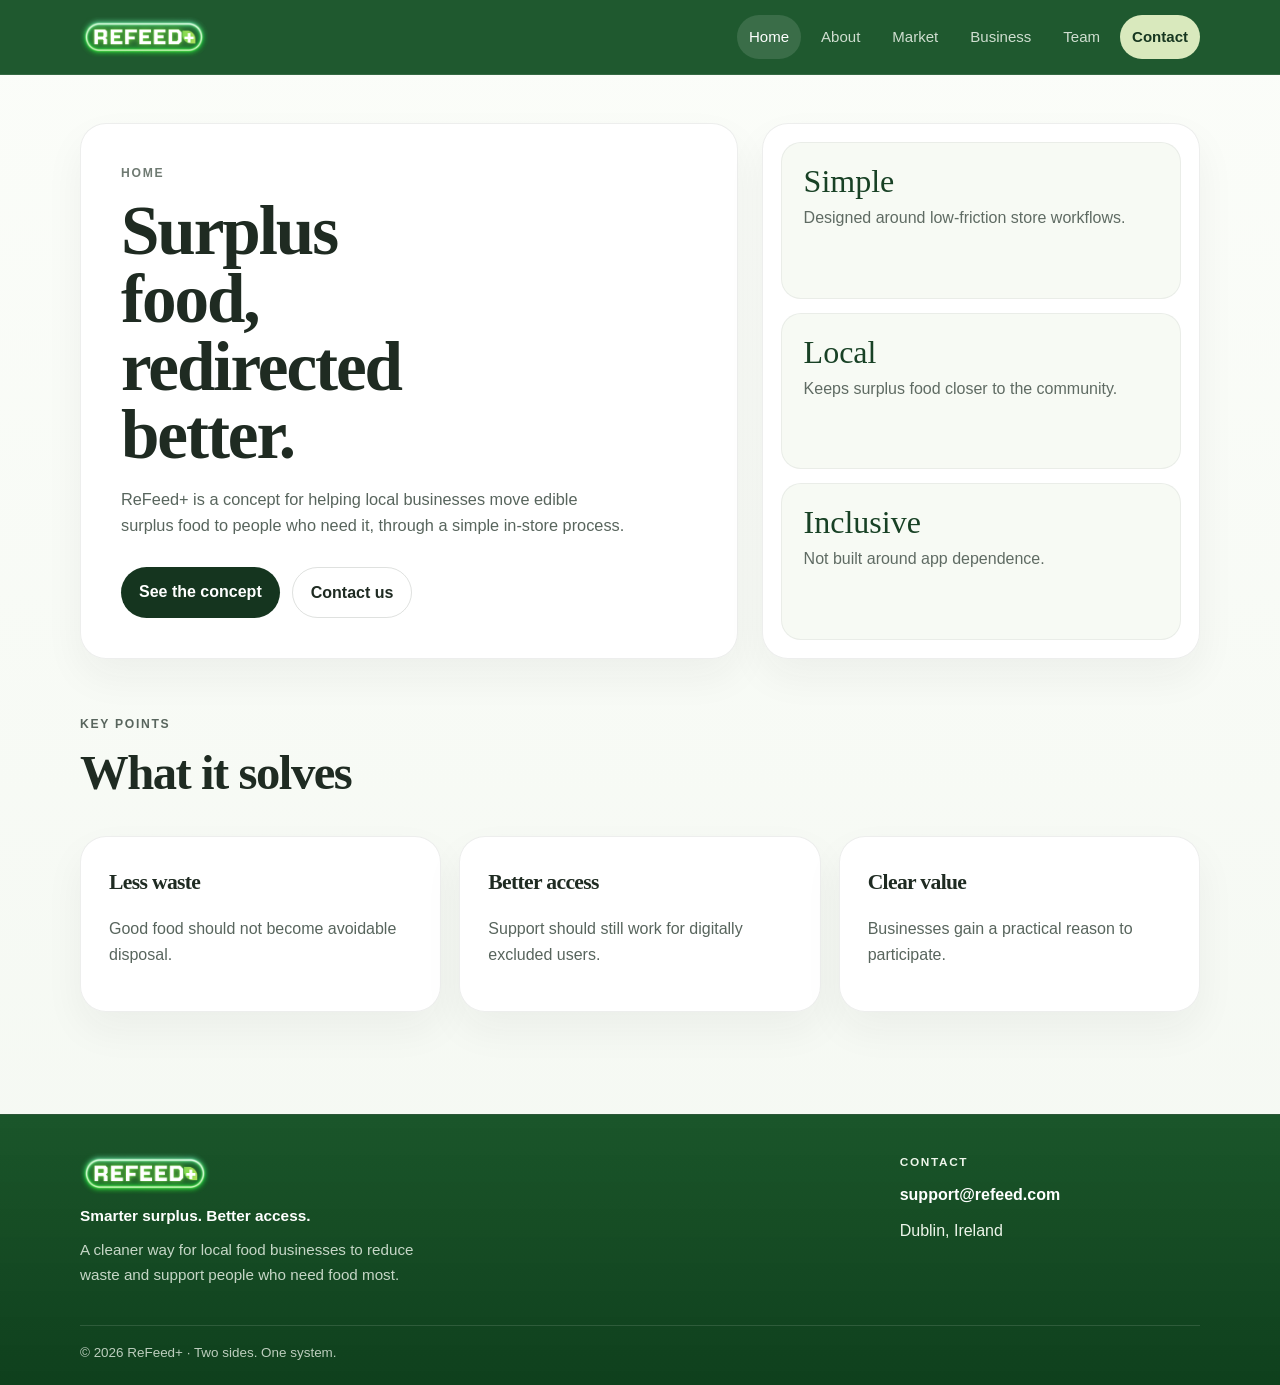
==== commit 140086dd: "finel adjustments" ====
--- a/prototype/index.html
+++ b/prototype/index.html
@@ -4,7 +4,7 @@
 <head>
   <meta charset="UTF-8" />
   <meta name="viewport" content="width=device-width, initial-scale=1.0" />
-  <title>ReFeed+ | About</title>
+  <title>ReFeed+ | Home</title>
   <link rel="stylesheet" href="styles.css" />
   <script src="script.js" defer></script>
 </head>
@@ -14,7 +14,11 @@
 
   <header class="site-header">
     <nav class="navbar" aria-label="Main navigation">
-      <a href="index.html" class="logo">ReFeed+</a>
+      <div class="logo">
+        <a href="index.html">
+          <img src="../images/logo_cropped.png" alt="Refeed Plus Logo">
+        </a>
+      </div>
       <button class="nav-toggle" type="button" aria-expanded="false" aria-controls="site-nav">Menu</button>
       <div class="nav-links" id="site-nav">
         <a href="index.html" data-page="index.html">Home</a>
@@ -27,111 +31,59 @@
     </nav>
   </header>
 
-  <main class="about-main" id="main-content">
+  <main id="main-content">
 
-    <section class="hero about-hero">
-      <div class="about-container about-hero-content">
-        <div class="about-hero-text">
-          <h1>Converting Unsold Food into One-Tap Support</h1>
-          <p>ReFeed+ is a POS-integrated surplus-food donation system designed for Irish food businesses to reduce waste
-            disposal costs and turn surplus food into a local, dignified resource for underprivileged individuals.</p>
-          <a href="contact.html" id="about-hero-btn">Become our partner</a>
+    <section class="hero section">
+      <div class="hero-grid">
+        <div class="panel hero-copy">
+          <p class="kicker">Home</p>
+          <h1>Surplus food, redirected better.</h1>
+          <p class="lead">
+            ReFeed+ is a concept for helping local businesses move edible surplus food to people who need it,
+            through a simple in-store process.
+          </p>
+          <div class="button-row">
+            <a href="about.html" class="button primary">See the concept</a>
+            <a href="contact.html" class="button secondary">Contact us</a>
+          </div>
         </div>
-        <div class="image-box">
-          <img src="../images/about_hero.jpg" alt="People unpacking food">
-        </div>
+
+        <aside class="panel hero-side" aria-label="Highlights">
+          <div class="stat">
+            <span class="stat-value">Simple</span>
+            <p>Designed around low-friction store workflows.</p>
+          </div>
+          <div class="stat">
+            <span class="stat-value">Local</span>
+            <p>Keeps surplus food closer to the community.</p>
+          </div>
+          <div class="stat">
+            <span class="stat-value">Inclusive</span>
+            <p>Not built around app dependence.</p>
+          </div>
+        </aside>
       </div>
-    </section>
-
-    <section class="section about-container">
-      <div class="section-header">
-        <p class="kicker">Service</p>
-        <h2>How the System Works in Practice</h2>
-      </div>
-
-      <div class="problem-card info-card">
-        <div class="card-content">
-          <span class="label">Our Service</span>
-          <h3>A simple in-store donation flow built around existing POS systems</h3>
-          <p class="info-lead">
-            ReFeed+ is a POS-integrated surplus-food donation system for food businesses that turns unsold food
-            into visible, local support.
-          </p>
-          <p>
-            Staff can select eligible surplus items directly through the store's existing workflow and add them
-            to a donation database, which is then shown through an in-store kiosk for approved recipients.
-          </p>
-          <p>
-            This can include near-expiry products, post best-before goods, and end-of-day bakery stock that
-            cannot be sold the next day. The system is designed to work for underprivileged individuals,
-            including people who may not have access to a phone.
-          </p>
-        </div>
-      </div>
-
-      <div class="problem-card info-card">
-        <div class="card-content">
-          <span class="label">Our Aims</span>
-          <h3>Designed to reduce waste, widen access, and stay practical for busy staff</h3>
-          <p class="info-lead">
-            The model is built around five priorities that keep the service useful for businesses and accessible
-            for the people who need it.
-          </p>
-          <ul class="aim-list">
-            <li><strong>Reduce food waste at the source</strong> by making donation as easy as discarding.</li>
-            <li><strong>Improve access across Dublin</strong> by turning many stores into micro-distribution points.
-            </li>
-            <li><strong>Remove digital barriers</strong> so the system still works for people without smartphones.</li>
-            <li><strong>Maintain fairness</strong> through eligibility checks and weekly item limits.</li>
-            <li><strong>Keep the workflow simple</strong> so staff will actually use it during busy hours.</li>
-          </ul>
-        </div>
-      </div>
-
     </section>
 
     <section class="section">
       <div class="section-header">
-        <p class="kicker">Product details</p>
-        <h2>How the service would work in practice</h2>
+        <p class="kicker">Key points</p>
+        <h2>What it solves</h2>
       </div>
-
-      <div class="process-grid">
-        <article class="card process-step">
-          <span class="step-number">01</span>
-          <h3>Surplus is recorded</h3>
-          <p>Staff identify eligible food that cannot be sold and add it into the donation flow through the POS.</p>
+      <div class="grid-3">
+        <article class="card">
+          <h3>Less waste</h3>
+          <p>Good food should not become avoidable disposal.</p>
         </article>
-
-        <article class="card process-step">
-          <span class="step-number">02</span>
-          <h3>Food becomes visible</h3>
-          <p>Available items appear at the store access point, making the offer clear without requiring an app.</p>
+        <article class="card">
+          <h3>Better access</h3>
+          <p>Support should still work for digitally excluded users.</p>
         </article>
-
-        <article class="card process-step">
-          <span class="step-number">03</span>
-          <h3>Eligibility is checked</h3>
-          <p>The system verifies access rules and weekly limits so distribution stays fair and controlled.</p>
-        </article>
-
-        <article class="card process-step">
-          <span class="step-number">04</span>
-          <h3>Food is handed over</h3>
-          <p>Approved users receive food locally, turning operational waste into immediate neighbourhood support.</p>
+        <article class="card">
+          <h3>Clear value</h3>
+          <p>Businesses gain a practical reason to participate.</p>
         </article>
       </div>
-    </section>
-
-    <section class="section">
-      <article class="card">
-        <span class="label">Next step</span>
-        <h3>Interested in how ReFeed+ could fit your store or organisation?</h3>
-        <p>
-          The model is built to make local impact visible while staying realistic for everyday operations.
-        </p>
-        <a href="contact.html" class="fake-button">Connect with our team</a>
-      </article>
     </section>
 
   </main>
@@ -139,7 +91,7 @@
   <footer class="site-footer">
     <div class="footer-inner">
       <div class="footer-brand">
-        <p class="footer-mark">ReFeed+</p>
+        <img src="../images/logo_cropped.png" alt="Refeed Plus Logo" class="footer-logo">
         <p class="footer-tagline">Smarter surplus. Better access.</p>
         <p class="footer-copy">A cleaner way for local food businesses to reduce waste and support people who need food
           most.</p>
--- a/prototype/styles.css
+++ b/prototype/styles.css
@@ -87,14 +87,8 @@
   gap: 20px;
 }
 
-.logo {
-  text-decoration: none;
-  font-family: var(--heading-font);
-  font-size: 1.5rem;
-  font-weight: 600;
-  letter-spacing: -0.03em;
-  line-height: 1;
-  color: #f7fbf4;
+.logo img {
+  height: 40px;
 }
 
 
@@ -176,10 +170,6 @@
   padding: 40px;
 }
 
-.process-step {
-  margin: 18px;
-}
-
 .kicker {
   margin: 0 0 14px;
   color: var(--text-soft);
@@ -273,7 +263,7 @@
 
 .section-header {
   width: 100%;
-  max-width: 960px;
+  max-width: 760px;
   margin-bottom: 24px;
 }
 
@@ -932,6 +922,12 @@
   color: #f4fbf1;
 }
 
+.footer-logo {
+  width: 130px;
+  height: auto;
+  display: block;
+}
+
 .footer-kicker {
   margin: 0;
   font-size: 0.74rem;
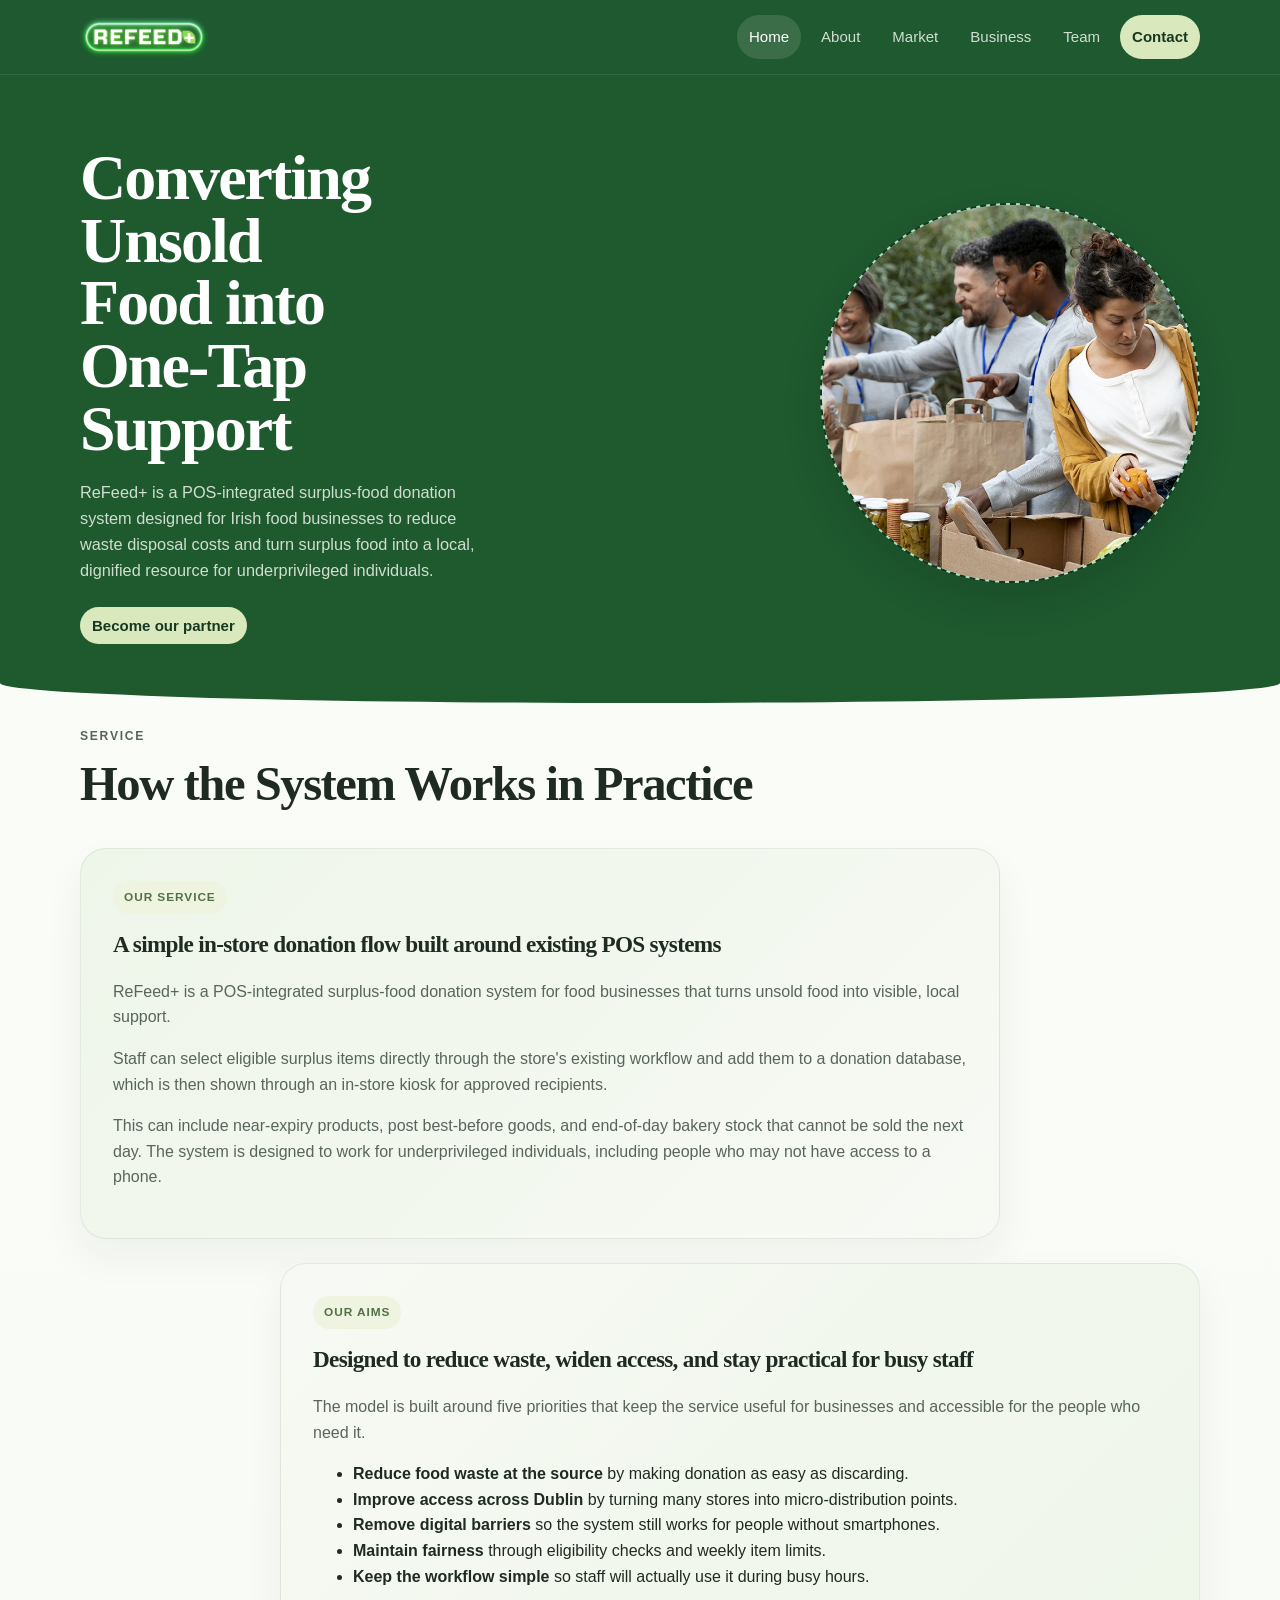
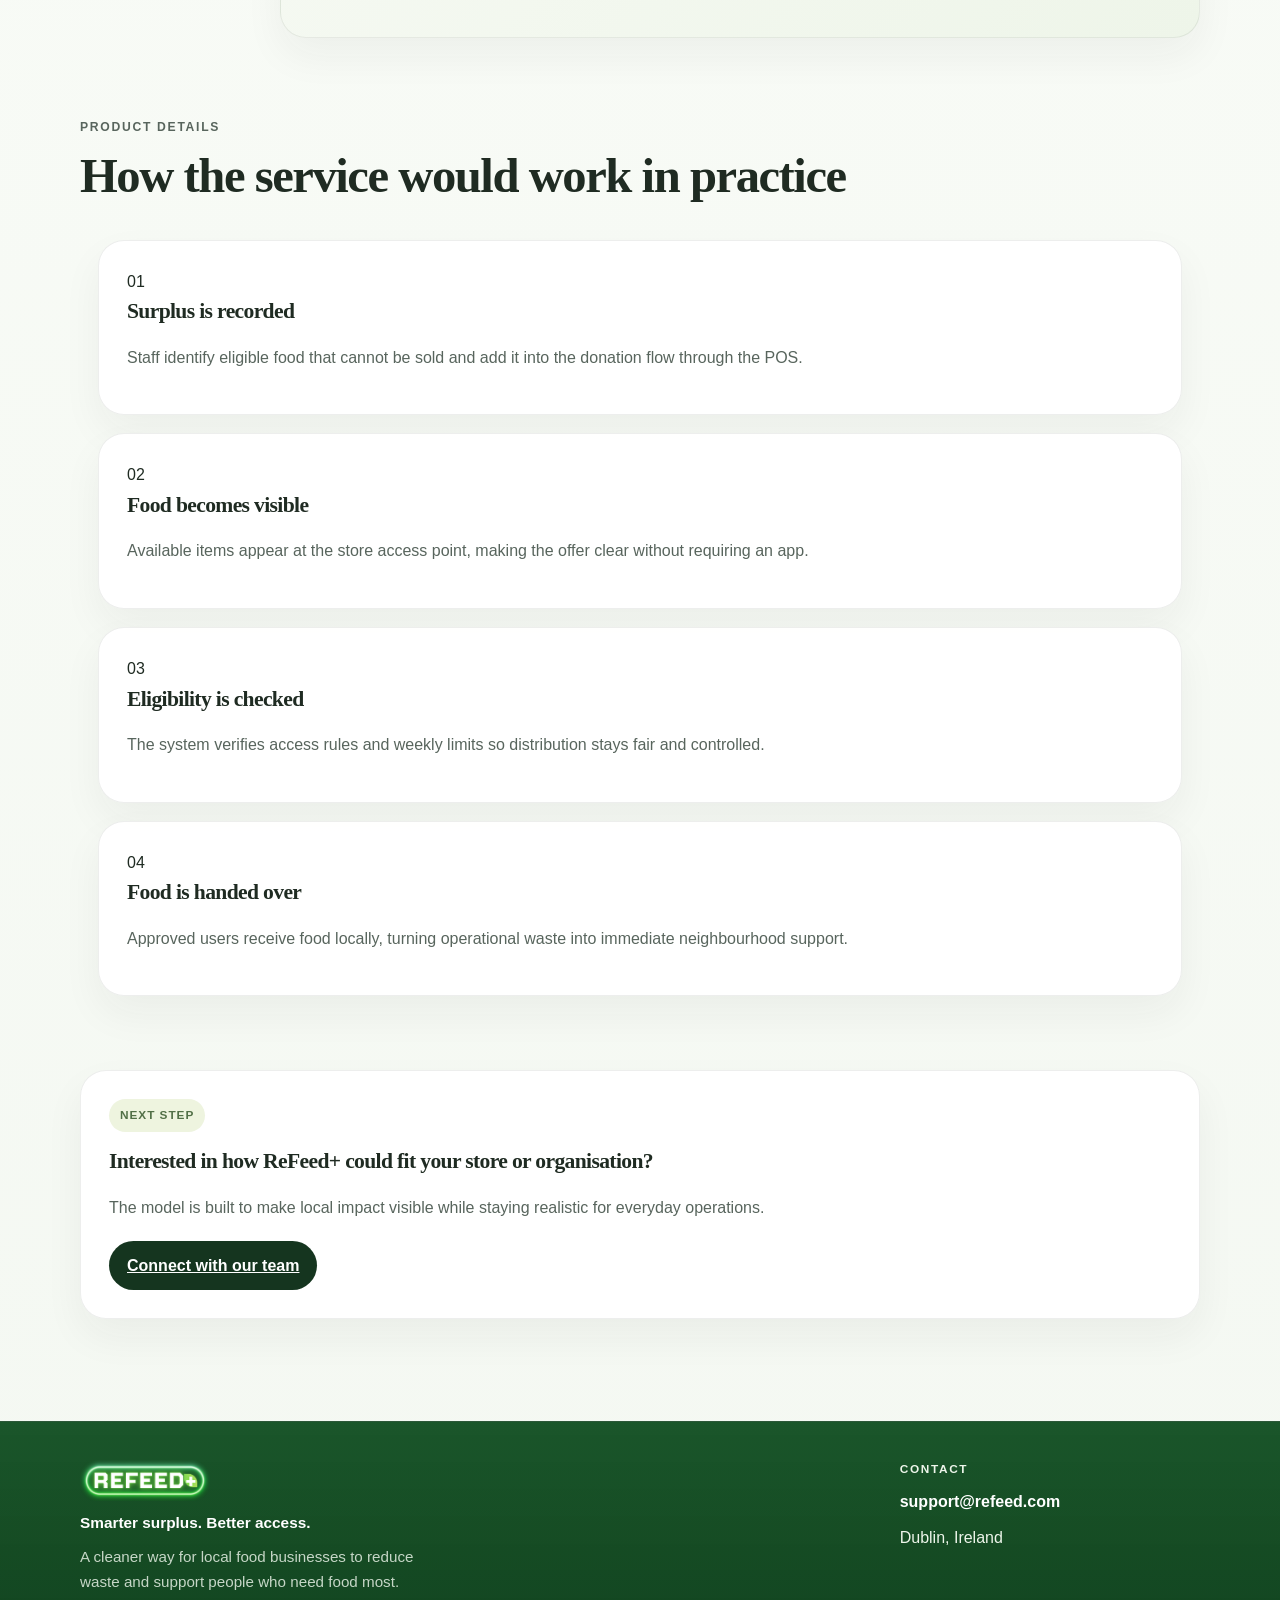
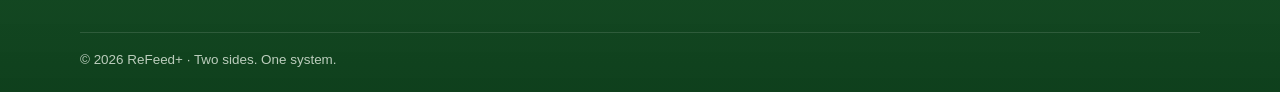
==== commit 9a1ad756: "Merge branch 'main' of https://github.com/AndriiVus/REFEED" ====
--- a/prototype/index.html
+++ b/prototype/index.html
@@ -4,7 +4,7 @@
 <head>
   <meta charset="UTF-8" />
   <meta name="viewport" content="width=device-width, initial-scale=1.0" />
-  <title>ReFeed+ | Home</title>
+  <title>ReFeed+ | About</title>
   <link rel="stylesheet" href="styles.css" />
   <script src="script.js" defer></script>
 </head>
@@ -31,59 +31,111 @@
     </nav>
   </header>
 
-  <main id="main-content">
+  <main class="about-main" id="main-content">
 
-    <section class="hero section">
-      <div class="hero-grid">
-        <div class="panel hero-copy">
-          <p class="kicker">Home</p>
-          <h1>Surplus food, redirected better.</h1>
-          <p class="lead">
-            ReFeed+ is a concept for helping local businesses move edible surplus food to people who need it,
-            through a simple in-store process.
+    <section class="hero about-hero">
+      <div class="about-container about-hero-content">
+        <div class="about-hero-text">
+          <h1>Converting Unsold Food into One-Tap Support</h1>
+          <p>ReFeed+ is a POS-integrated surplus-food donation system designed for Irish food businesses to reduce waste
+            disposal costs and turn surplus food into a local, dignified resource for underprivileged individuals.</p>
+          <a href="contact.html" id="about-hero-btn">Become our partner</a>
+        </div>
+        <div class="image-box">
+          <img src="../images/about_hero.jpg" alt="People unpacking food">
+        </div>
+      </div>
+    </section>
+
+    <section class="section about-container">
+      <div class="section-header">
+        <p class="kicker">Service</p>
+        <h2>How the System Works in Practice</h2>
+      </div>
+
+      <div class="problem-card info-card">
+        <div class="card-content">
+          <span class="label">Our Service</span>
+          <h3>A simple in-store donation flow built around existing POS systems</h3>
+          <p class="info-lead">
+            ReFeed+ is a POS-integrated surplus-food donation system for food businesses that turns unsold food
+            into visible, local support.
           </p>
-          <div class="button-row">
-            <a href="about.html" class="button primary">See the concept</a>
-            <a href="contact.html" class="button secondary">Contact us</a>
-          </div>
+          <p>
+            Staff can select eligible surplus items directly through the store's existing workflow and add them
+            to a donation database, which is then shown through an in-store kiosk for approved recipients.
+          </p>
+          <p>
+            This can include near-expiry products, post best-before goods, and end-of-day bakery stock that
+            cannot be sold the next day. The system is designed to work for underprivileged individuals,
+            including people who may not have access to a phone.
+          </p>
         </div>
+      </div>
 
-        <aside class="panel hero-side" aria-label="Highlights">
-          <div class="stat">
-            <span class="stat-value">Simple</span>
-            <p>Designed around low-friction store workflows.</p>
-          </div>
-          <div class="stat">
-            <span class="stat-value">Local</span>
-            <p>Keeps surplus food closer to the community.</p>
-          </div>
-          <div class="stat">
-            <span class="stat-value">Inclusive</span>
-            <p>Not built around app dependence.</p>
-          </div>
-        </aside>
+      <div class="problem-card info-card">
+        <div class="card-content">
+          <span class="label">Our Aims</span>
+          <h3>Designed to reduce waste, widen access, and stay practical for busy staff</h3>
+          <p class="info-lead">
+            The model is built around five priorities that keep the service useful for businesses and accessible
+            for the people who need it.
+          </p>
+          <ul class="aim-list">
+            <li><strong>Reduce food waste at the source</strong> by making donation as easy as discarding.</li>
+            <li><strong>Improve access across Dublin</strong> by turning many stores into micro-distribution points.
+            </li>
+            <li><strong>Remove digital barriers</strong> so the system still works for people without smartphones.</li>
+            <li><strong>Maintain fairness</strong> through eligibility checks and weekly item limits.</li>
+            <li><strong>Keep the workflow simple</strong> so staff will actually use it during busy hours.</li>
+          </ul>
+        </div>
+      </div>
+
+    </section>
+
+    <section class="section">
+      <div class="section-header">
+        <p class="kicker">Product details</p>
+        <h2>How the service would work in practice</h2>
+      </div>
+
+      <div class="process-grid">
+        <article class="card process-step">
+          <span class="step-number">01</span>
+          <h3>Surplus is recorded</h3>
+          <p>Staff identify eligible food that cannot be sold and add it into the donation flow through the POS.</p>
+        </article>
+
+        <article class="card process-step">
+          <span class="step-number">02</span>
+          <h3>Food becomes visible</h3>
+          <p>Available items appear at the store access point, making the offer clear without requiring an app.</p>
+        </article>
+
+        <article class="card process-step">
+          <span class="step-number">03</span>
+          <h3>Eligibility is checked</h3>
+          <p>The system verifies access rules and weekly limits so distribution stays fair and controlled.</p>
+        </article>
+
+        <article class="card process-step">
+          <span class="step-number">04</span>
+          <h3>Food is handed over</h3>
+          <p>Approved users receive food locally, turning operational waste into immediate neighbourhood support.</p>
+        </article>
       </div>
     </section>
 
     <section class="section">
-      <div class="section-header">
-        <p class="kicker">Key points</p>
-        <h2>What it solves</h2>
-      </div>
-      <div class="grid-3">
-        <article class="card">
-          <h3>Less waste</h3>
-          <p>Good food should not become avoidable disposal.</p>
-        </article>
-        <article class="card">
-          <h3>Better access</h3>
-          <p>Support should still work for digitally excluded users.</p>
-        </article>
-        <article class="card">
-          <h3>Clear value</h3>
-          <p>Businesses gain a practical reason to participate.</p>
-        </article>
-      </div>
+      <article class="card">
+        <span class="label">Next step</span>
+        <h3>Interested in how ReFeed+ could fit your store or organisation?</h3>
+        <p>
+          The model is built to make local impact visible while staying realistic for everyday operations.
+        </p>
+        <a href="contact.html" class="fake-button">Connect with our team</a>
+      </article>
     </section>
 
   </main>
--- a/prototype/styles.css
+++ b/prototype/styles.css
@@ -170,6 +170,10 @@
   padding: 40px;
 }
 
+.process-step {
+  margin: 18px;
+}
+
 .kicker {
   margin: 0 0 14px;
   color: var(--text-soft);
@@ -263,7 +267,7 @@
 
 .section-header {
   width: 100%;
-  max-width: 760px;
+  max-width: 960px;
   margin-bottom: 24px;
 }
 
